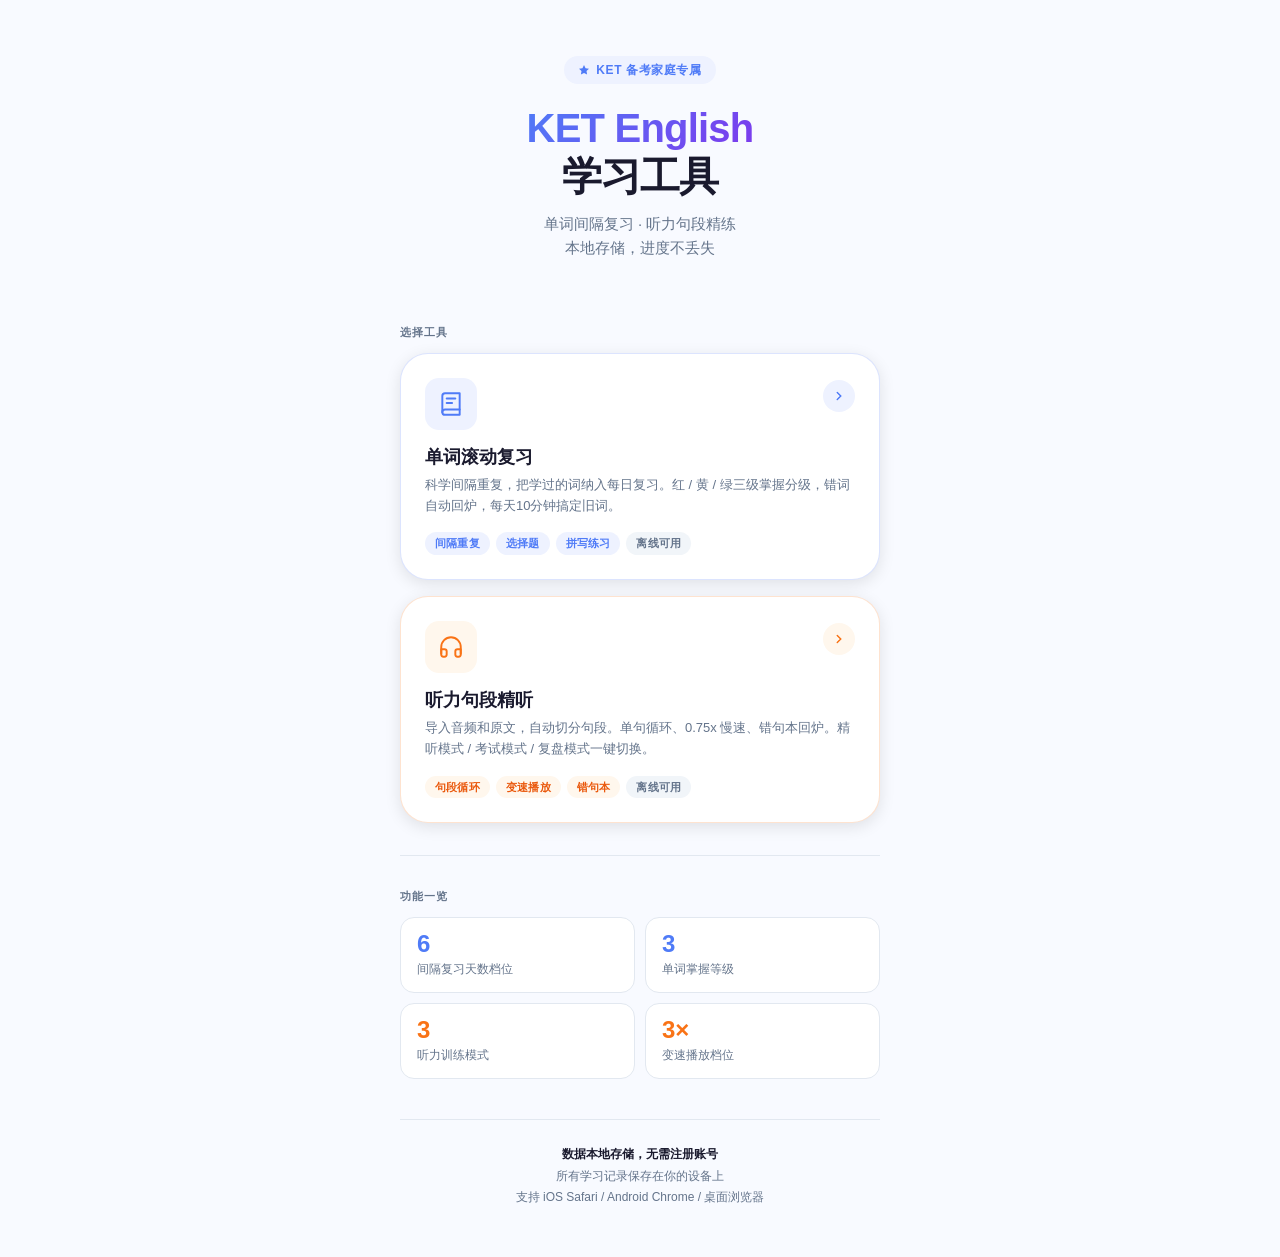
==== index.html @ a95a37df "feat: initial commit — KET English 学习工具 - 根页面导航 (index.html) - 子系统A：单词滚动复习 (vocab-review/) - 子系统B：听力" ====
<!DOCTYPE html>
<html lang="zh-CN">
<head>
  <meta charset="UTF-8" />
  <meta name="viewport" content="width=device-width, initial-scale=1.0, viewport-fit=cover" />
  <meta name="description" content="KET 备考家庭学习工具 — 单词复习 + 精听训练" />
  <title>KET English — 学习工具</title>
  <link rel="preconnect" href="https://fonts.googleapis.com" />
  <style>
    /* ===== Reset & Base ===== */
    *, *::before, *::after { box-sizing: border-box; margin: 0; padding: 0; }

    :root {
      --blue:        #4F7BF7;
      --blue-dark:   #3A63E0;
      --blue-light:  #EEF2FF;
      --orange:      #F97316;
      --orange-dark: #EA580C;
      --orange-light:#FFF7ED;
      --text-1:      #1A1A2E;
      --text-2:      #64748B;
      --bg:          #F8FAFF;
      --white:       #FFFFFF;
      --border:      #E2E8F0;
      --shadow-sm:   0 1px 4px rgba(0,0,0,0.08);
      --shadow-md:   0 4px 16px rgba(0,0,0,0.10);
      --shadow-lg:   0 8px 32px rgba(0,0,0,0.12);
      --radius-md:   14px;
      --radius-lg:   20px;
      --radius-xl:   28px;
    }

    html { height: 100%; }

    body {
      min-height: 100%;
      font-family: 'PingFang SC', 'Helvetica Neue', Arial, sans-serif;
      background: var(--bg);
      color: var(--text-1);
      line-height: 1.5;
      -webkit-font-smoothing: antialiased;
    }

    /* ===== Layout ===== */
    .page {
      min-height: 100dvh;
      display: flex;
      flex-direction: column;
      align-items: center;
      padding: 0 16px 48px;
    }

    .inner {
      width: 100%;
      max-width: 480px;
    }

    /* ===== Hero ===== */
    .hero {
      padding: 56px 0 32px;
      text-align: center;
    }

    .hero-badge {
      display: inline-flex;
      align-items: center;
      gap: 6px;
      background: var(--blue-light);
      color: var(--blue);
      font-size: 12px;
      font-weight: 600;
      letter-spacing: 0.05em;
      padding: 5px 14px;
      border-radius: 9999px;
      margin-bottom: 20px;
    }

    .hero-badge svg { flex-shrink: 0; }

    .hero-title {
      font-size: clamp(28px, 7vw, 40px);
      font-weight: 800;
      line-height: 1.2;
      color: var(--text-1);
      letter-spacing: -0.02em;
      margin-bottom: 12px;
    }

    .hero-title span {
      background: linear-gradient(135deg, var(--blue) 0%, #7C3AED 100%);
      -webkit-background-clip: text;
      -webkit-text-fill-color: transparent;
      background-clip: text;
    }

    .hero-sub {
      font-size: 15px;
      color: var(--text-2);
      line-height: 1.6;
    }

    /* ===== Section label ===== */
    .section-label {
      font-size: 11px;
      font-weight: 700;
      letter-spacing: 0.1em;
      color: var(--text-2);
      text-transform: uppercase;
      margin-bottom: 12px;
      margin-top: 32px;
    }

    /* ===== App Cards ===== */
    .app-cards {
      display: flex;
      flex-direction: column;
      gap: 16px;
    }

    .app-card {
      display: block;
      text-decoration: none;
      background: var(--white);
      border-radius: var(--radius-xl);
      padding: 24px;
      box-shadow: var(--shadow-md);
      border: 1.5px solid var(--border);
      transition: transform 180ms ease, box-shadow 180ms ease;
      -webkit-tap-highlight-color: transparent;
      position: relative;
      overflow: hidden;
    }

    .app-card::before {
      content: '';
      position: absolute;
      inset: 0;
      opacity: 0;
      transition: opacity 180ms ease;
      border-radius: inherit;
    }

    .app-card:active {
      transform: scale(0.98);
    }

    .app-card:active::before { opacity: 1; }

    .app-card.card-blue {
      border-color: rgba(79,123,247,0.2);
    }
    .app-card.card-blue::before {
      background: rgba(79,123,247,0.04);
    }
    .app-card.card-blue .card-arrow { background: var(--blue-light); color: var(--blue); }

    .app-card.card-orange {
      border-color: rgba(249,115,22,0.2);
    }
    .app-card.card-orange::before {
      background: rgba(249,115,22,0.04);
    }
    .app-card.card-orange .card-arrow { background: var(--orange-light); color: var(--orange); }

    .card-header {
      display: flex;
      align-items: flex-start;
      justify-content: space-between;
      gap: 12px;
      margin-bottom: 16px;
    }

    .card-icon {
      width: 52px;
      height: 52px;
      border-radius: 14px;
      display: flex;
      align-items: center;
      justify-content: center;
      flex-shrink: 0;
    }

    .icon-blue  { background: var(--blue-light);   color: var(--blue); }
    .icon-orange{ background: var(--orange-light);  color: var(--orange); }

    .card-arrow {
      width: 32px;
      height: 32px;
      border-radius: 9999px;
      display: flex;
      align-items: center;
      justify-content: center;
      flex-shrink: 0;
      margin-top: 2px;
    }

    .card-title {
      font-size: 18px;
      font-weight: 700;
      color: var(--text-1);
      margin-bottom: 6px;
      line-height: 1.3;
    }

    .card-desc {
      font-size: 13px;
      color: var(--text-2);
      line-height: 1.6;
      margin-bottom: 16px;
    }

    .card-tags {
      display: flex;
      flex-wrap: wrap;
      gap: 6px;
    }

    .tag {
      font-size: 11px;
      font-weight: 600;
      padding: 3px 10px;
      border-radius: 9999px;
      letter-spacing: 0.02em;
    }

    .tag-blue   { background: var(--blue-light);   color: var(--blue); }
    .tag-orange { background: var(--orange-light);  color: var(--orange-dark); }
    .tag-gray   { background: #F1F5F9; color: var(--text-2); }

    /* ===== Divider ===== */
    .divider {
      width: 100%;
      height: 1px;
      background: var(--border);
      margin: 32px 0;
    }

    /* ===== Info section ===== */
    .info-grid {
      display: grid;
      grid-template-columns: 1fr 1fr;
      gap: 10px;
    }

    .info-item {
      background: var(--white);
      border-radius: var(--radius-md);
      padding: 14px 16px;
      border: 1px solid var(--border);
    }

    .info-num {
      font-size: 24px;
      font-weight: 800;
      line-height: 1;
      margin-bottom: 4px;
    }

    .info-num.blue   { color: var(--blue); }
    .info-num.orange { color: var(--orange); }

    .info-label {
      font-size: 12px;
      color: var(--text-2);
    }

    /* ===== Footer ===== */
    .footer {
      text-align: center;
      margin-top: 40px;
      padding-top: 24px;
      border-top: 1px solid var(--border);
    }

    .footer p {
      font-size: 12px;
      color: var(--text-2);
      line-height: 1.8;
    }

    .footer strong {
      color: var(--text-1);
      font-weight: 600;
    }

    /* ===== Animation ===== */
    @keyframes fadeUp {
      from { opacity: 0; transform: translateY(16px); }
      to   { opacity: 1; transform: translateY(0); }
    }

    /* 页面整体淡入 — 无延迟无交错，避免截图/慢速设备空白闪烁 */
    .inner { animation: fadeUp 0.4s ease; }

    @media (prefers-reduced-motion: reduce) {
      .inner { animation: none; }
    }
  </style>
</head>
<body>

  <main class="page">
    <div class="inner">

      <!-- Hero -->
      <header class="hero">
        <div class="hero-badge">
          <svg width="12" height="12" viewBox="0 0 24 24" fill="currentColor">
            <path d="M12 2L15.09 8.26L22 9.27L17 14.14L18.18 21.02L12 17.77L5.82 21.02L7 14.14L2 9.27L8.91 8.26L12 2Z"/>
          </svg>
          KET 备考家庭专属
        </div>
        <h1 class="hero-title">
          <span>KET English</span><br />学习工具
        </h1>
        <p class="hero-sub">单词间隔复习 · 听力句段精练<br />本地存储，进度不丢失</p>
      </header>

      <!-- 应用列表 -->
      <p class="section-label">选择工具</p>
      <div class="app-cards">

        <!-- 单词复习 -->
        <a href="/vocab-review/index.html" class="app-card card-blue">
          <div class="card-header">
            <div class="card-icon icon-blue">
              <svg width="26" height="26" viewBox="0 0 24 24" fill="none" stroke="currentColor" stroke-width="1.8" stroke-linecap="round" stroke-linejoin="round">
                <path d="M4 19.5A2.5 2.5 0 0 1 6.5 17H20"/>
                <path d="M6.5 2H20v20H6.5A2.5 2.5 0 0 1 4 19.5v-15A2.5 2.5 0 0 1 6.5 2z"/>
                <line x1="8" y1="7" x2="16" y2="7"/>
                <line x1="8" y1="11" x2="13" y2="11"/>
              </svg>
            </div>
            <div class="card-arrow">
              <svg width="14" height="14" viewBox="0 0 24 24" fill="none" stroke="currentColor" stroke-width="2.5" stroke-linecap="round">
                <polyline points="9 18 15 12 9 6"/>
              </svg>
            </div>
          </div>
          <h2 class="card-title">单词滚动复习</h2>
          <p class="card-desc">
            科学间隔重复，把学过的词纳入每日复习。红 / 黄 / 绿三级掌握分级，错词自动回炉，每天10分钟搞定旧词。
          </p>
          <div class="card-tags">
            <span class="tag tag-blue">间隔重复</span>
            <span class="tag tag-blue">选择题</span>
            <span class="tag tag-blue">拼写练习</span>
            <span class="tag tag-gray">离线可用</span>
          </div>
        </a>

        <!-- 听力精听 -->
        <a href="/listening-player/index.html" class="app-card card-orange">
          <div class="card-header">
            <div class="card-icon icon-orange">
              <svg width="26" height="26" viewBox="0 0 24 24" fill="none" stroke="currentColor" stroke-width="1.8" stroke-linecap="round" stroke-linejoin="round">
                <path d="M3 18v-6a9 9 0 0 1 18 0v6"/>
                <path d="M21 19a2 2 0 0 1-2 2h-1a2 2 0 0 1-2-2v-3a2 2 0 0 1 2-2h3zM3 19a2 2 0 0 0 2 2h1a2 2 0 0 0 2-2v-3a2 2 0 0 0-2-2H3z"/>
              </svg>
            </div>
            <div class="card-arrow">
              <svg width="14" height="14" viewBox="0 0 24 24" fill="none" stroke="currentColor" stroke-width="2.5" stroke-linecap="round">
                <polyline points="9 18 15 12 9 6"/>
              </svg>
            </div>
          </div>
          <h2 class="card-title">听力句段精听</h2>
          <p class="card-desc">
            导入音频和原文，自动切分句段。单句循环、0.75x 慢速、错句本回炉。精听模式 / 考试模式 / 复盘模式一键切换。
          </p>
          <div class="card-tags">
            <span class="tag tag-orange">句段循环</span>
            <span class="tag tag-orange">变速播放</span>
            <span class="tag tag-orange">错句本</span>
            <span class="tag tag-gray">离线可用</span>
          </div>
        </a>

      </div>

      <div class="divider"></div>

      <!-- 数据亮点 -->
      <p class="section-label">功能一览</p>
      <div class="info-grid">
        <div class="info-item">
          <div class="info-num blue">6</div>
          <div class="info-label">间隔复习天数档位</div>
        </div>
        <div class="info-item">
          <div class="info-num blue">3</div>
          <div class="info-label">单词掌握等级</div>
        </div>
        <div class="info-item">
          <div class="info-num orange">3</div>
          <div class="info-label">听力训练模式</div>
        </div>
        <div class="info-item">
          <div class="info-num orange">3×</div>
          <div class="info-label">变速播放档位</div>
        </div>
      </div>

      <!-- Footer -->
      <footer class="footer">
        <p>
          <strong>数据本地存储，无需注册账号</strong><br />
          所有学习记录保存在你的设备上<br />
          支持 iOS Safari / Android Chrome / 桌面浏览器
        </p>
      </footer>

    </div>
  </main>

</body>
</html>
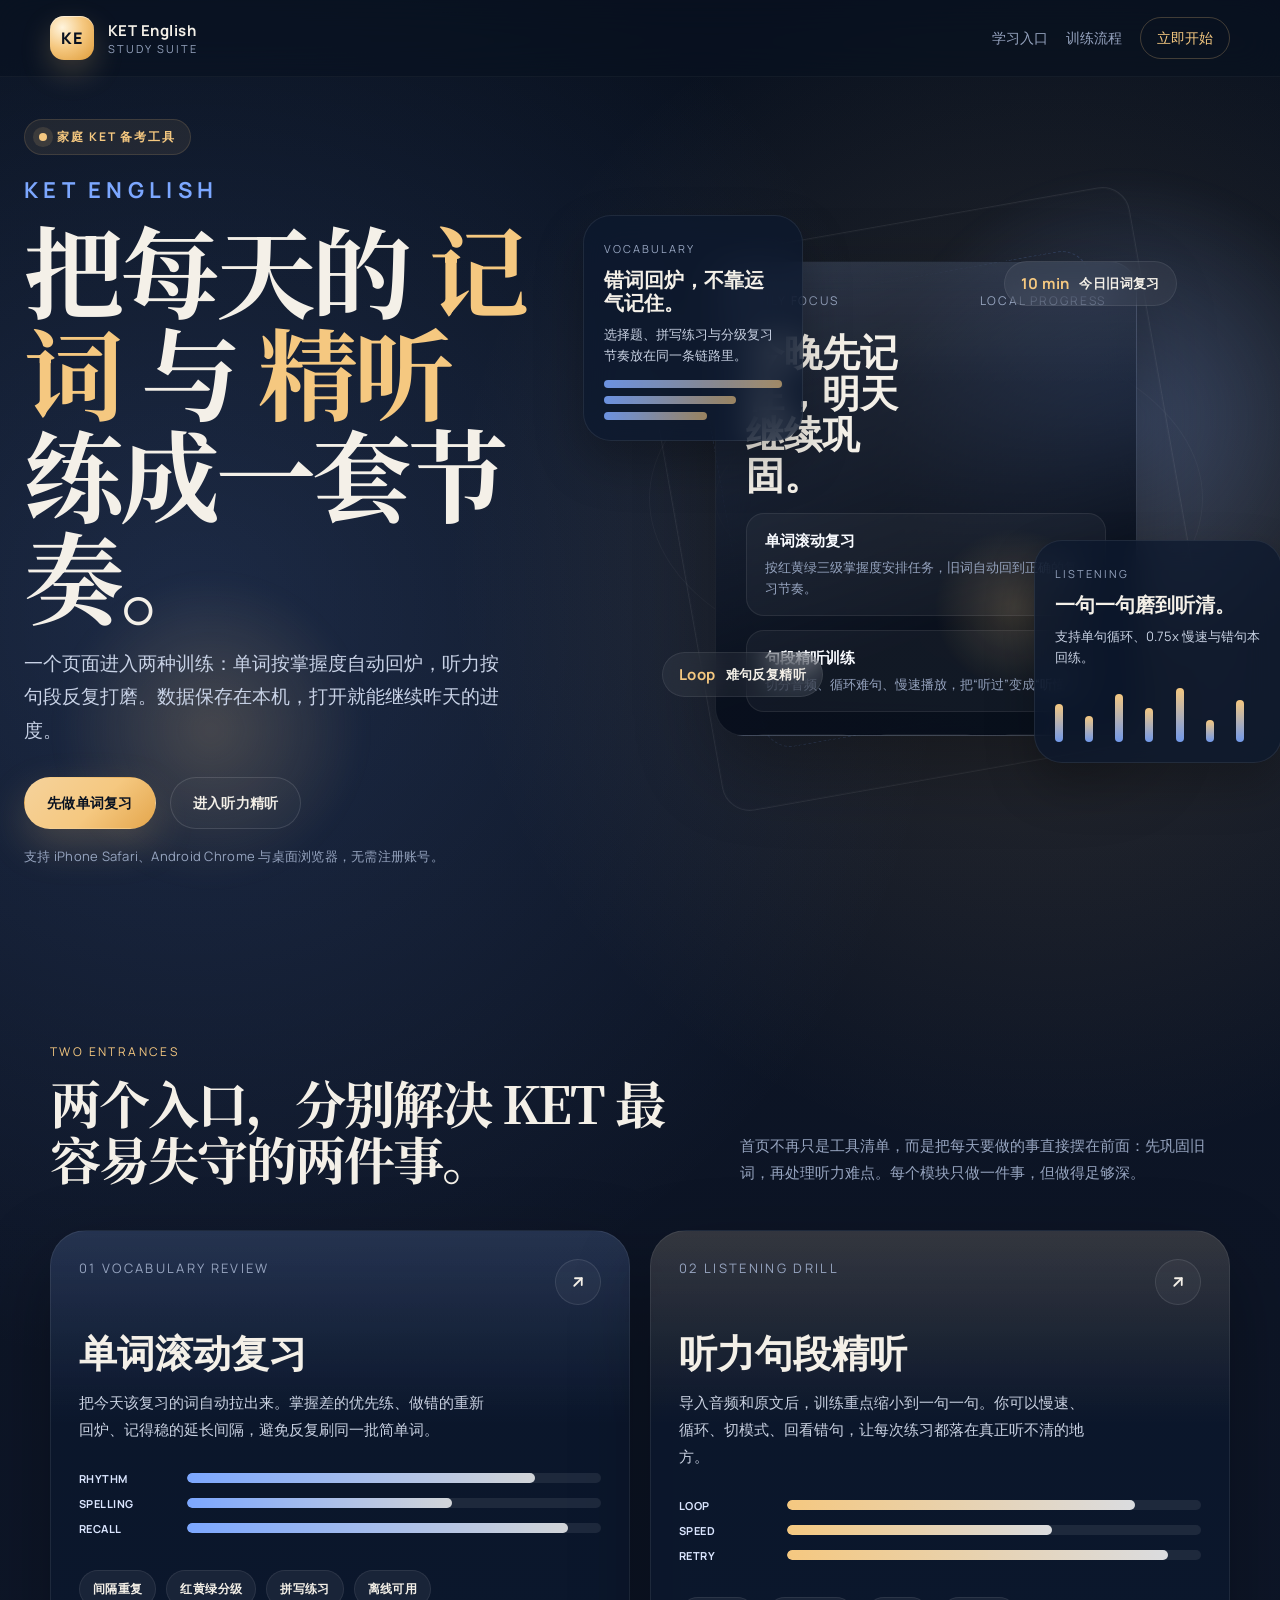
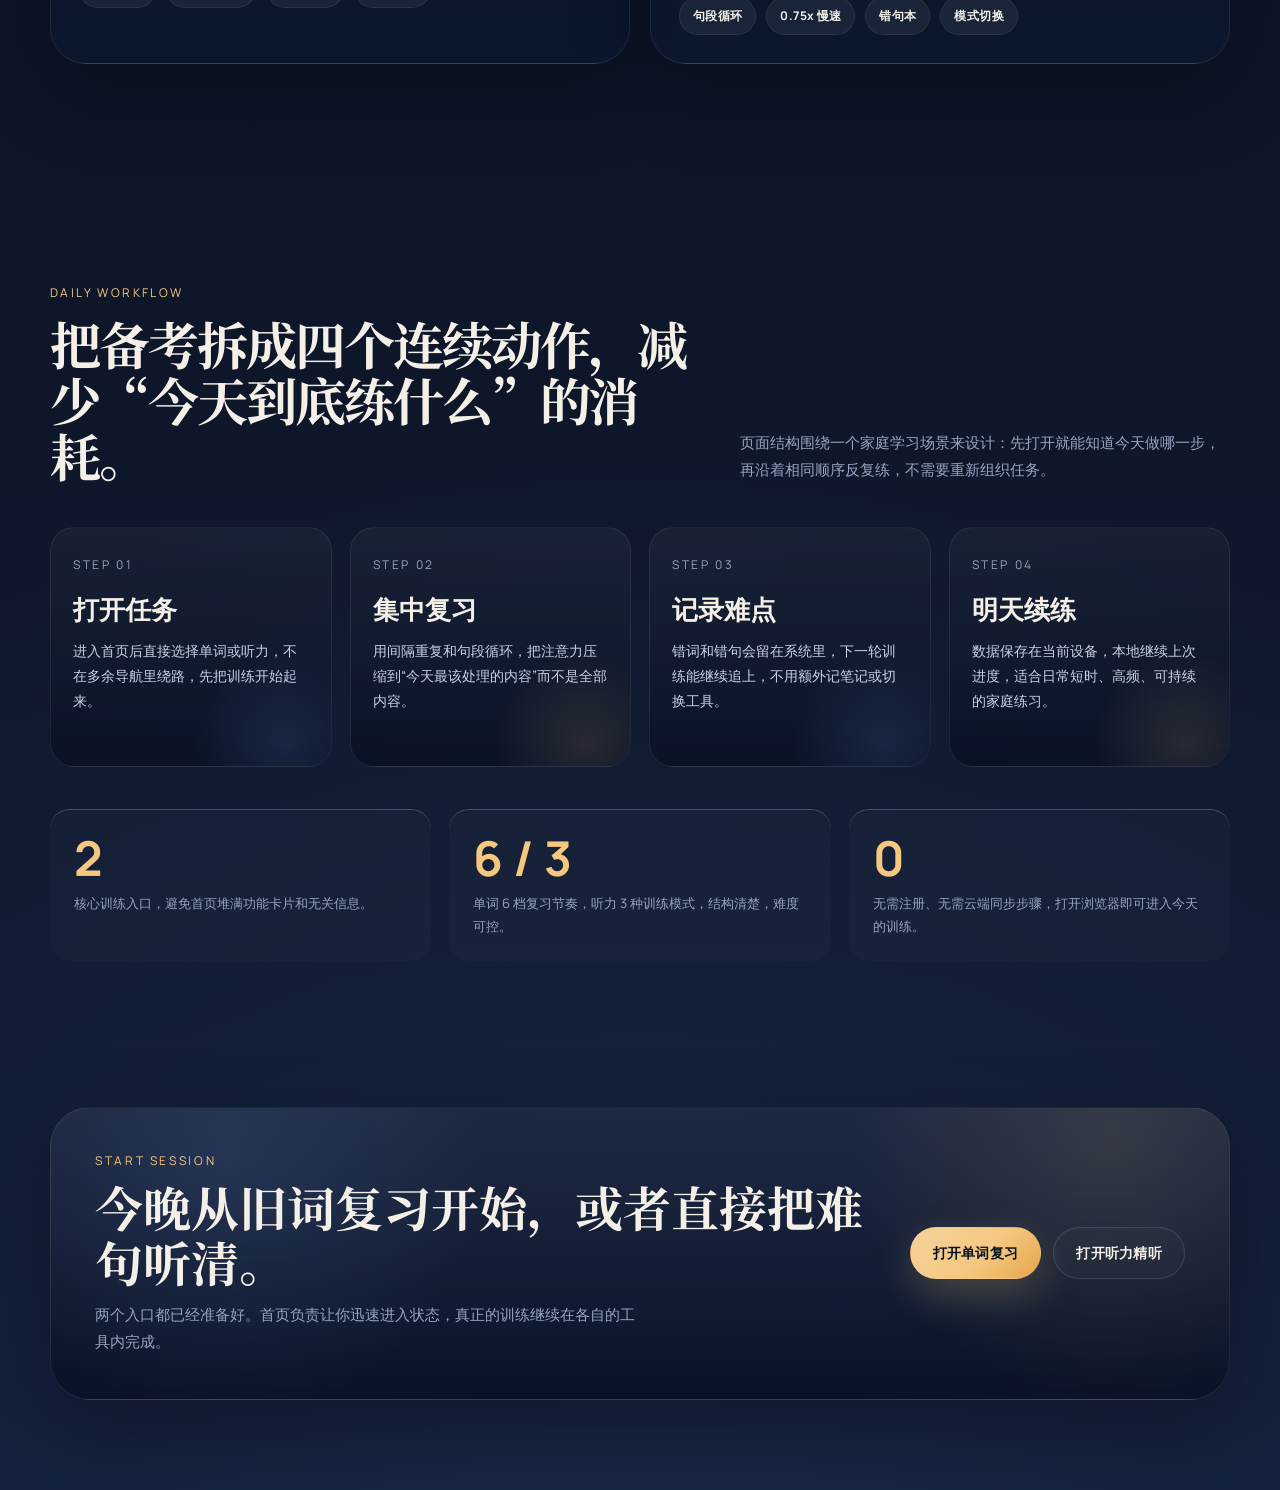
==== commit 37feb5c0: "Backup current project state" ====
--- a/index.html
+++ b/index.html
@@ -3,415 +3,1537 @@
 <head>
   <meta charset="UTF-8" />
   <meta name="viewport" content="width=device-width, initial-scale=1.0, viewport-fit=cover" />
-  <meta name="description" content="KET 备考家庭学习工具 — 单词复习 + 精听训练" />
-  <title>KET English — 学习工具</title>
+  <meta name="theme-color" content="#0d1526" />
+  <meta name="description" content="KET English 家庭备考工具，整合单词滚动复习与听力句段精听。" />
+  <title>KET English</title>
   <link rel="preconnect" href="https://fonts.googleapis.com" />
+  <link rel="preconnect" href="https://fonts.gstatic.com" crossorigin />
+  <link href="https://fonts.googleapis.com/css2?family=Manrope:wght@500;700;800&amp;family=Noto+Serif+SC:wght@600;700&amp;display=swap" rel="stylesheet" />
   <style>
-    /* ===== Reset & Base ===== */
-    *, *::before, *::after { box-sizing: border-box; margin: 0; padding: 0; }
+    *, *::before, *::after {
+      box-sizing: border-box;
+    }
 
     :root {
-      --blue:        #4F7BF7;
-      --blue-dark:   #3A63E0;
-      --blue-light:  #EEF2FF;
-      --orange:      #F97316;
-      --orange-dark: #EA580C;
-      --orange-light:#FFF7ED;
-      --text-1:      #1A1A2E;
-      --text-2:      #64748B;
-      --bg:          #F8FAFF;
-      --white:       #FFFFFF;
-      --border:      #E2E8F0;
-      --shadow-sm:   0 1px 4px rgba(0,0,0,0.08);
-      --shadow-md:   0 4px 16px rgba(0,0,0,0.10);
-      --shadow-lg:   0 8px 32px rgba(0,0,0,0.12);
-      --radius-md:   14px;
-      --radius-lg:   20px;
-      --radius-xl:   28px;
-    }
-
-    html { height: 100%; }
+      color-scheme: dark;
+      --bg: #0d1526;
+      --bg-soft: #101d35;
+      --panel: rgba(12, 24, 47, 0.72);
+      --panel-strong: rgba(9, 18, 37, 0.9);
+      --line: rgba(184, 206, 255, 0.16);
+      --line-strong: rgba(245, 200, 128, 0.28);
+      --text: #f4f0e8;
+      --muted: #96a4bf;
+      --blue: #7ca7ff;
+      --blue-soft: rgba(124, 167, 255, 0.16);
+      --gold: #f5c880;
+      --gold-soft: rgba(245, 200, 128, 0.16);
+      --shadow: 0 30px 80px rgba(0, 0, 0, 0.32);
+      --radius-xl: 36px;
+      --radius-lg: 24px;
+      --content: 1180px;
+      --header-h: 76px;
+      --ease: 260ms cubic-bezier(0.22, 1, 0.36, 1);
+    }
+
+    html {
+      min-height: 100%;
+      scroll-behavior: smooth;
+    }
 
     body {
       min-height: 100%;
-      font-family: 'PingFang SC', 'Helvetica Neue', Arial, sans-serif;
-      background: var(--bg);
-      color: var(--text-1);
-      line-height: 1.5;
+      margin: 0;
+      font-family: "Manrope", "PingFang SC", "Helvetica Neue", sans-serif;
+      color: var(--text);
+      background:
+        radial-gradient(circle at 15% 20%, rgba(124, 167, 255, 0.16), transparent 28%),
+        radial-gradient(circle at 82% 18%, rgba(245, 200, 128, 0.14), transparent 22%),
+        radial-gradient(circle at 50% 110%, rgba(77, 112, 191, 0.18), transparent 40%),
+        linear-gradient(180deg, #09111f 0%, #0d1526 42%, #101a31 100%);
       -webkit-font-smoothing: antialiased;
-    }
-
-    /* ===== Layout ===== */
-    .page {
-      min-height: 100dvh;
+      text-rendering: optimizeLegibility;
+      overflow-x: hidden;
+    }
+
+    body::before {
+      content: "";
+      position: fixed;
+      inset: 0;
+      pointer-events: none;
+      background-image:
+        linear-gradient(rgba(255, 255, 255, 0.02) 1px, transparent 1px),
+        linear-gradient(90deg, rgba(255, 255, 255, 0.02) 1px, transparent 1px);
+      background-size: 72px 72px;
+      mask-image: linear-gradient(180deg, rgba(0, 0, 0, 0.5), transparent 80%);
+      opacity: 0.4;
+    }
+
+    a {
+      color: inherit;
+      text-decoration: none;
+    }
+
+    button,
+    a {
+      -webkit-tap-highlight-color: transparent;
+    }
+
+    .site-header {
+      position: sticky;
+      top: 0;
+      z-index: 20;
+      backdrop-filter: blur(18px);
+      background: rgba(9, 17, 31, 0.55);
+      border-bottom: 1px solid rgba(255, 255, 255, 0.04);
+    }
+
+    .header-inner,
+    .section-inner,
+    .cta-inner {
+      width: min(var(--content), calc(100vw - 32px));
+      margin: 0 auto;
+    }
+
+    .header-inner {
+      min-height: var(--header-h);
       display: flex;
-      flex-direction: column;
       align-items: center;
-      padding: 0 16px 48px;
-    }
-
-    .inner {
-      width: 100%;
-      max-width: 480px;
-    }
-
-    /* ===== Hero ===== */
+      justify-content: space-between;
+      gap: 20px;
+    }
+
+    .brand {
+      display: flex;
+      align-items: center;
+      gap: 14px;
+      min-width: 0;
+    }
+
+    .brand-mark {
+      width: 44px;
+      height: 44px;
+      border-radius: 14px;
+      display: grid;
+      place-items: center;
+      color: #081120;
+      background:
+        radial-gradient(circle at 28% 26%, #fff4dd 0%, #f5c880 46%, #df9c39 100%);
+      box-shadow: inset 0 1px 0 rgba(255, 255, 255, 0.5), 0 12px 30px rgba(245, 200, 128, 0.22);
+      font-weight: 800;
+      letter-spacing: 0.04em;
+    }
+
+    .brand-copy strong,
+    .brand-copy span {
+      display: block;
+      white-space: nowrap;
+    }
+
+    .brand-copy strong {
+      font-size: 15px;
+      letter-spacing: 0.03em;
+    }
+
+    .brand-copy span {
+      font-size: 11px;
+      color: var(--muted);
+      text-transform: uppercase;
+      letter-spacing: 0.18em;
+    }
+
+    .header-nav {
+      display: flex;
+      align-items: center;
+      gap: 18px;
+      color: var(--muted);
+      font-size: 14px;
+    }
+
+    .header-nav a {
+      transition: color var(--ease);
+    }
+
+    .header-nav a:hover,
+    .header-nav a:focus-visible {
+      color: var(--text);
+    }
+
+    .header-entry {
+      padding: 10px 16px;
+      border: 1px solid rgba(245, 200, 128, 0.24);
+      border-radius: 999px;
+      color: var(--gold);
+    }
+
+    main {
+      display: block;
+    }
+
     .hero {
-      padding: 56px 0 32px;
-      text-align: center;
-    }
-
-    .hero-badge {
+      position: relative;
+      min-height: calc(100svh - var(--header-h));
+      display: flex;
+      align-items: center;
+      padding: 42px 0 54px;
+      overflow: clip;
+    }
+
+    .hero::before,
+    .hero::after {
+      content: "";
+      position: absolute;
+      pointer-events: none;
+      border-radius: 999px;
+      filter: blur(10px);
+    }
+
+    .hero::before {
+      width: 40vw;
+      height: 40vw;
+      max-width: 520px;
+      max-height: 520px;
+      right: -8%;
+      top: 10%;
+      background: radial-gradient(circle, rgba(124, 167, 255, 0.28), transparent 68%);
+      animation: pulseFloat 12s ease-in-out infinite;
+    }
+
+    .hero::after {
+      width: 26vw;
+      height: 26vw;
+      max-width: 320px;
+      max-height: 320px;
+      left: 4%;
+      bottom: 5%;
+      background: radial-gradient(circle, rgba(245, 200, 128, 0.2), transparent 68%);
+      animation: pulseFloat 10s ease-in-out infinite reverse;
+    }
+
+    .hero-grid {
+      width: min(1320px, 100vw);
+      margin: 0 auto;
+      padding: 0 24px;
+      display: grid;
+      grid-template-columns: minmax(0, 520px) minmax(0, 1fr);
+      gap: 52px;
+      align-items: center;
+    }
+
+    .hero-copy {
+      position: relative;
+      z-index: 1;
+    }
+
+    .eyebrow {
       display: inline-flex;
       align-items: center;
-      gap: 6px;
-      background: var(--blue-light);
+      gap: 10px;
+      margin-bottom: 20px;
+      padding: 8px 14px;
+      border-radius: 999px;
+      font-size: 12px;
+      font-weight: 700;
+      letter-spacing: 0.16em;
+      text-transform: uppercase;
+      color: var(--gold);
+      background: rgba(245, 200, 128, 0.08);
+      border: 1px solid rgba(245, 200, 128, 0.14);
+    }
+
+    .eyebrow::before {
+      content: "";
+      width: 8px;
+      height: 8px;
+      border-radius: 999px;
+      background: currentColor;
+      box-shadow: 0 0 0 6px rgba(245, 200, 128, 0.12);
+    }
+
+    .hero-brand {
+      margin: 0 0 12px;
+      font-size: clamp(18px, 2vw, 22px);
+      font-weight: 700;
       color: var(--blue);
+      letter-spacing: 0.24em;
+      text-transform: uppercase;
+    }
+
+    .hero-title {
+      margin: 0;
+      max-width: 8.6ch;
+      font-family: "Noto Serif SC", serif;
+      font-size: clamp(3rem, 8vw, 6.25rem);
+      line-height: 1.02;
+      letter-spacing: -0.04em;
+    }
+
+    .hero-title .warm {
+      color: var(--gold);
+    }
+
+    .hero-sub {
+      max-width: 30rem;
+      margin: 22px 0 0;
+      font-size: clamp(16px, 1.7vw, 19px);
+      line-height: 1.75;
+      color: #c8d2e6;
+    }
+
+    .hero-actions {
+      display: flex;
+      flex-wrap: wrap;
+      gap: 14px;
+      margin-top: 30px;
+    }
+
+    .btn {
+      display: inline-flex;
+      align-items: center;
+      justify-content: center;
+      gap: 10px;
+      min-height: 52px;
+      padding: 0 22px;
+      border-radius: 999px;
+      border: 1px solid transparent;
+      font-size: 14px;
+      font-weight: 800;
+      letter-spacing: 0.02em;
+      transition:
+        transform var(--ease),
+        background var(--ease),
+        border-color var(--ease),
+        color var(--ease),
+        box-shadow var(--ease);
+    }
+
+    .btn:hover,
+    .btn:focus-visible {
+      transform: translateY(-2px);
+    }
+
+    .btn-primary {
+      color: #081120;
+      background: linear-gradient(135deg, #f5d29b 0%, #f5c880 55%, #e4a64c 100%);
+      box-shadow: 0 16px 40px rgba(245, 200, 128, 0.22);
+    }
+
+    .btn-secondary {
+      color: var(--text);
+      background: rgba(255, 255, 255, 0.02);
+      border-color: rgba(255, 255, 255, 0.12);
+    }
+
+    .hero-note {
+      margin-top: 18px;
+      font-size: 13px;
+      color: var(--muted);
+      letter-spacing: 0.02em;
+    }
+
+    .hero-visual {
+      position: relative;
+      min-height: 620px;
+      display: grid;
+      place-items: center;
+    }
+
+    .visual-stage {
+      position: relative;
+      width: min(100%, 700px);
+      aspect-ratio: 1 / 1;
+    }
+
+    .visual-orbit,
+    .visual-core,
+    .visual-card,
+    .visual-pill,
+    .visual-lines {
+      position: absolute;
+      border-radius: 28px;
+    }
+
+    .visual-orbit {
+      inset: 8% 12%;
+      border: 1px solid rgba(255, 255, 255, 0.08);
+      box-shadow: inset 0 0 0 1px rgba(255, 255, 255, 0.02);
+      transform: rotate(-10deg);
+    }
+
+    .visual-orbit::before,
+    .visual-orbit::after {
+      content: "";
+      position: absolute;
+      border-radius: inherit;
+      inset: 10%;
+      border: 1px dashed rgba(124, 167, 255, 0.18);
+    }
+
+    .visual-orbit::after {
+      inset: 24%;
+      border-color: rgba(245, 200, 128, 0.22);
+    }
+
+    .visual-core {
+      inset: 14% 18%;
+      padding: 30px;
+      overflow: hidden;
+      background:
+        linear-gradient(180deg, rgba(255, 255, 255, 0.06), transparent 26%),
+        linear-gradient(160deg, rgba(124, 167, 255, 0.1), rgba(7, 14, 27, 0.92) 72%);
+      border: 1px solid rgba(255, 255, 255, 0.08);
+      box-shadow: var(--shadow);
+      backdrop-filter: blur(16px);
+    }
+
+    .visual-core::before {
+      content: "";
+      position: absolute;
+      inset: auto 10% 10% auto;
+      width: 160px;
+      height: 160px;
+      border-radius: 999px;
+      background: radial-gradient(circle, rgba(245, 200, 128, 0.2), transparent 70%);
+    }
+
+    .visual-panel {
+      position: relative;
+      z-index: 1;
+      height: 100%;
+      display: grid;
+      grid-template-rows: auto 1fr auto;
+      gap: 22px;
+    }
+
+    .panel-top {
+      display: flex;
+      justify-content: space-between;
+      gap: 16px;
+      color: var(--muted);
       font-size: 12px;
-      font-weight: 600;
-      letter-spacing: 0.05em;
-      padding: 5px 14px;
-      border-radius: 9999px;
-      margin-bottom: 20px;
-    }
-
-    .hero-badge svg { flex-shrink: 0; }
-
-    .hero-title {
-      font-size: clamp(28px, 7vw, 40px);
-      font-weight: 800;
-      line-height: 1.2;
-      color: var(--text-1);
-      letter-spacing: -0.02em;
+      letter-spacing: 0.16em;
+      text-transform: uppercase;
+    }
+
+    .panel-title {
+      margin: 0;
+      font-size: clamp(28px, 3vw, 38px);
+      line-height: 1.08;
+      max-width: 7ch;
+    }
+
+    .panel-copy {
+      display: grid;
+      align-content: start;
+      gap: 18px;
+    }
+
+    .panel-list {
+      display: grid;
+      gap: 14px;
+    }
+
+    .panel-list div {
+      padding: 16px 18px;
+      border-radius: 18px;
+      background: rgba(255, 255, 255, 0.04);
+      border: 1px solid rgba(255, 255, 255, 0.08);
+    }
+
+    .panel-list strong {
+      display: block;
+      margin-bottom: 6px;
+      font-size: 15px;
+      color: #f9fbff;
+    }
+
+    .panel-list span {
+      display: block;
+      color: var(--muted);
+      font-size: 13px;
+      line-height: 1.6;
+    }
+
+    .panel-meter {
+      display: grid;
+      grid-template-columns: repeat(3, minmax(0, 1fr));
+      gap: 10px;
+    }
+
+    .panel-meter div {
+      padding: 14px 12px;
+      border-radius: 18px;
+      background: rgba(7, 14, 27, 0.6);
+      border: 1px solid rgba(255, 255, 255, 0.06);
+    }
+
+    .panel-meter strong {
+      display: block;
+      margin-bottom: 8px;
+      font-size: 24px;
+      color: var(--gold);
+    }
+
+    .panel-meter span {
+      color: var(--muted);
+      font-size: 12px;
+      line-height: 1.5;
+    }
+
+    .visual-card {
+      padding: 20px;
+      background: var(--panel);
+      backdrop-filter: blur(16px);
+      border: 1px solid rgba(255, 255, 255, 0.08);
+      box-shadow: 0 22px 48px rgba(0, 0, 0, 0.26);
+    }
+
+    .visual-card.card-vocab {
+      width: 220px;
+      top: 7%;
+      left: -2%;
+      transform: rotate(-8deg);
+    }
+
+    .visual-card.card-listen {
+      width: 248px;
+      right: -4%;
+      bottom: 10%;
+      transform: rotate(7deg);
+    }
+
+    .mini-label {
+      display: inline-flex;
       margin-bottom: 12px;
-    }
-
-    .hero-title span {
-      background: linear-gradient(135deg, var(--blue) 0%, #7C3AED 100%);
-      -webkit-background-clip: text;
-      -webkit-text-fill-color: transparent;
-      background-clip: text;
-    }
-
-    .hero-sub {
+      font-size: 11px;
+      letter-spacing: 0.18em;
+      text-transform: uppercase;
+      color: var(--muted);
+    }
+
+    .mini-title {
+      margin: 0 0 10px;
+      font-size: 20px;
+      line-height: 1.15;
+    }
+
+    .mini-copy {
+      margin: 0;
+      color: #c9d2e3;
+      font-size: 13px;
+      line-height: 1.6;
+    }
+
+    .mini-bars {
+      display: grid;
+      gap: 8px;
+      margin-top: 14px;
+    }
+
+    .mini-bars span {
+      display: block;
+      height: 8px;
+      border-radius: 999px;
+      background: linear-gradient(90deg, rgba(124, 167, 255, 0.85), rgba(245, 200, 128, 0.6));
+    }
+
+    .mini-bars span:nth-child(2) {
+      width: 74%;
+    }
+
+    .mini-bars span:nth-child(3) {
+      width: 58%;
+    }
+
+    .wave-line {
+      display: grid;
+      grid-auto-flow: column;
+      align-items: end;
+      gap: 5px;
+      height: 58px;
+      margin-top: 16px;
+    }
+
+    .wave-line span {
+      width: 8px;
+      border-radius: 999px;
+      background: linear-gradient(180deg, var(--gold), rgba(124, 167, 255, 0.9));
+      animation: bounceBar 1.8s ease-in-out infinite;
+    }
+
+    .wave-line span:nth-child(2) { height: 26px; animation-delay: 120ms; }
+    .wave-line span:nth-child(3) { height: 48px; animation-delay: 240ms; }
+    .wave-line span:nth-child(4) { height: 34px; animation-delay: 360ms; }
+    .wave-line span:nth-child(5) { height: 54px; animation-delay: 480ms; }
+    .wave-line span:nth-child(6) { height: 22px; animation-delay: 600ms; }
+    .wave-line span:nth-child(7) { height: 42px; animation-delay: 720ms; }
+
+    .visual-pill {
+      display: inline-flex;
+      align-items: center;
+      gap: 10px;
+      padding: 11px 16px;
+      border-radius: 999px;
+      background: rgba(255, 255, 255, 0.05);
+      border: 1px solid rgba(255, 255, 255, 0.08);
+      color: var(--text);
+      font-size: 13px;
+      font-weight: 700;
+      letter-spacing: 0.03em;
+      backdrop-filter: blur(12px);
+    }
+
+    .visual-pill strong {
+      color: var(--gold);
       font-size: 15px;
-      color: var(--text-2);
-      line-height: 1.6;
-    }
-
-    /* ===== Section label ===== */
-    .section-label {
-      font-size: 11px;
-      font-weight: 700;
-      letter-spacing: 0.1em;
-      color: var(--text-2);
+    }
+
+    .pill-a {
+      top: 14%;
+      right: 12%;
+    }
+
+    .pill-b {
+      left: 10%;
+      bottom: 20%;
+    }
+
+    .visual-lines {
+      inset: 0;
+      pointer-events: none;
+    }
+
+    .visual-lines::before,
+    .visual-lines::after {
+      content: "";
+      position: absolute;
+      inset: 24% 8%;
+      border-radius: 50%;
+      border: 1px solid rgba(255, 255, 255, 0.04);
+    }
+
+    .visual-lines::after {
+      inset: 35% 18%;
+      border-color: rgba(245, 200, 128, 0.08);
+    }
+
+    .section {
+      position: relative;
+      padding: 110px 0;
+    }
+
+    .section-head {
+      display: grid;
+      grid-template-columns: minmax(0, 1.15fr) minmax(280px, 0.85fr);
+      gap: 28px;
+      align-items: end;
+      margin-bottom: 44px;
+    }
+
+    .section-kicker {
+      margin: 0 0 14px;
+      font-size: 12px;
+      letter-spacing: 0.2em;
       text-transform: uppercase;
-      margin-bottom: 12px;
-      margin-top: 32px;
-    }
-
-    /* ===== App Cards ===== */
-    .app-cards {
-      display: flex;
-      flex-direction: column;
-      gap: 16px;
-    }
-
-    .app-card {
-      display: block;
-      text-decoration: none;
-      background: var(--white);
+      color: var(--gold);
+    }
+
+    .section h2 {
+      margin: 0;
+      font-family: "Noto Serif SC", serif;
+      font-size: clamp(2rem, 4vw, 3.4rem);
+      line-height: 1.1;
+      letter-spacing: -0.04em;
+    }
+
+    .section-lead {
+      margin: 0;
+      color: var(--muted);
+      font-size: 15px;
+      line-height: 1.8;
+      max-width: 34rem;
+      justify-self: end;
+    }
+
+    .tool-grid {
+      display: grid;
+      grid-template-columns: repeat(2, minmax(0, 1fr));
+      gap: 20px;
+    }
+
+    .tool-link {
+      position: relative;
+      min-height: 420px;
+      padding: 28px;
+      overflow: hidden;
       border-radius: var(--radius-xl);
-      padding: 24px;
-      box-shadow: var(--shadow-md);
-      border: 1.5px solid var(--border);
-      transition: transform 180ms ease, box-shadow 180ms ease;
-      -webkit-tap-highlight-color: transparent;
-      position: relative;
-      overflow: hidden;
-    }
-
-    .app-card::before {
-      content: '';
+      border: 1px solid rgba(255, 255, 255, 0.08);
+      background:
+        linear-gradient(180deg, rgba(255, 255, 255, 0.05), transparent 42%),
+        var(--panel);
+      box-shadow: var(--shadow);
+      transition:
+        transform var(--ease),
+        border-color var(--ease),
+        box-shadow var(--ease);
+    }
+
+    .tool-link:hover,
+    .tool-link:focus-visible {
+      transform: translateY(-6px);
+      border-color: rgba(245, 200, 128, 0.26);
+      box-shadow: 0 34px 80px rgba(0, 0, 0, 0.38);
+    }
+
+    .tool-link::before {
+      content: "";
       position: absolute;
       inset: 0;
-      opacity: 0;
-      transition: opacity 180ms ease;
-      border-radius: inherit;
-    }
-
-    .app-card:active {
-      transform: scale(0.98);
-    }
-
-    .app-card:active::before { opacity: 1; }
-
-    .app-card.card-blue {
-      border-color: rgba(79,123,247,0.2);
-    }
-    .app-card.card-blue::before {
-      background: rgba(79,123,247,0.04);
-    }
-    .app-card.card-blue .card-arrow { background: var(--blue-light); color: var(--blue); }
-
-    .app-card.card-orange {
-      border-color: rgba(249,115,22,0.2);
-    }
-    .app-card.card-orange::before {
-      background: rgba(249,115,22,0.04);
-    }
-    .app-card.card-orange .card-arrow { background: var(--orange-light); color: var(--orange); }
-
-    .card-header {
+      background: linear-gradient(120deg, transparent 35%, rgba(255, 255, 255, 0.06) 50%, transparent 66%);
+      transform: translateX(-120%);
+      transition: transform 680ms cubic-bezier(0.19, 1, 0.22, 1);
+    }
+
+    .tool-link:hover::before,
+    .tool-link:focus-visible::before {
+      transform: translateX(120%);
+    }
+
+    .tool-link.vocab {
+      background:
+        linear-gradient(180deg, rgba(124, 167, 255, 0.12), transparent 45%),
+        linear-gradient(180deg, rgba(255, 255, 255, 0.05), transparent 42%),
+        var(--panel);
+    }
+
+    .tool-link.listen {
+      background:
+        linear-gradient(180deg, rgba(245, 200, 128, 0.12), transparent 45%),
+        linear-gradient(180deg, rgba(255, 255, 255, 0.05), transparent 42%),
+        var(--panel);
+    }
+
+    .tool-top,
+    .tool-bottom {
+      position: relative;
+      z-index: 1;
+    }
+
+    .tool-top {
       display: flex;
       align-items: flex-start;
       justify-content: space-between;
+      gap: 14px;
+      margin-bottom: 28px;
+    }
+
+    .tool-index {
+      font-size: 13px;
+      color: var(--muted);
+      letter-spacing: 0.18em;
+      text-transform: uppercase;
+    }
+
+    .tool-arrow {
+      width: 46px;
+      height: 46px;
+      display: grid;
+      place-items: center;
+      border-radius: 999px;
+      border: 1px solid rgba(255, 255, 255, 0.1);
+      color: var(--text);
+      background: rgba(255, 255, 255, 0.04);
+    }
+
+    .tool-link h3 {
+      margin: 0 0 16px;
+      font-size: clamp(28px, 3vw, 42px);
+      line-height: 1.02;
+    }
+
+    .tool-link p {
+      margin: 0;
+      max-width: 26rem;
+      color: #cad2e2;
+      font-size: 15px;
+      line-height: 1.8;
+    }
+
+    .tool-rail {
+      display: grid;
+      gap: 10px;
+      margin: 28px 0 34px;
+    }
+
+    .tool-rail div {
+      display: grid;
+      grid-template-columns: 96px minmax(0, 1fr);
       gap: 12px;
-      margin-bottom: 16px;
-    }
-
-    .card-icon {
-      width: 52px;
-      height: 52px;
-      border-radius: 14px;
-      display: flex;
       align-items: center;
-      justify-content: center;
-      flex-shrink: 0;
-    }
-
-    .icon-blue  { background: var(--blue-light);   color: var(--blue); }
-    .icon-orange{ background: var(--orange-light);  color: var(--orange); }
-
-    .card-arrow {
-      width: 32px;
-      height: 32px;
-      border-radius: 9999px;
-      display: flex;
-      align-items: center;
-      justify-content: center;
-      flex-shrink: 0;
-      margin-top: 2px;
-    }
-
-    .card-title {
-      font-size: 18px;
+      font-size: 13px;
+    }
+
+    .tool-rail strong {
+      color: #dbe6ff;
       font-weight: 700;
-      color: var(--text-1);
-      margin-bottom: 6px;
-      line-height: 1.3;
-    }
-
-    .card-desc {
-      font-size: 13px;
-      color: var(--text-2);
-      line-height: 1.6;
-      margin-bottom: 16px;
-    }
-
-    .card-tags {
+      letter-spacing: 0.04em;
+      text-transform: uppercase;
+      font-size: 11px;
+    }
+
+    .tool-rail span {
+      display: block;
+      height: 10px;
+      border-radius: 999px;
+      background: rgba(255, 255, 255, 0.08);
+      overflow: hidden;
+    }
+
+    .tool-rail span::after {
+      content: "";
+      display: block;
+      height: 100%;
+      border-radius: inherit;
+      background: linear-gradient(90deg, var(--blue), rgba(255, 255, 255, 0.8));
+    }
+
+    .listen .tool-rail span::after {
+      background: linear-gradient(90deg, var(--gold), rgba(255, 255, 255, 0.84));
+    }
+
+    .tool-rail div:nth-child(1) span::after { width: 84%; }
+    .tool-rail div:nth-child(2) span::after { width: 64%; }
+    .tool-rail div:nth-child(3) span::after { width: 92%; }
+
+    .tool-tags {
       display: flex;
       flex-wrap: wrap;
-      gap: 6px;
-    }
-
-    .tag {
-      font-size: 11px;
-      font-weight: 600;
-      padding: 3px 10px;
-      border-radius: 9999px;
-      letter-spacing: 0.02em;
-    }
-
-    .tag-blue   { background: var(--blue-light);   color: var(--blue); }
-    .tag-orange { background: var(--orange-light);  color: var(--orange-dark); }
-    .tag-gray   { background: #F1F5F9; color: var(--text-2); }
-
-    /* ===== Divider ===== */
-    .divider {
-      width: 100%;
-      height: 1px;
-      background: var(--border);
-      margin: 32px 0;
-    }
-
-    /* ===== Info section ===== */
-    .info-grid {
-      display: grid;
-      grid-template-columns: 1fr 1fr;
       gap: 10px;
     }
 
-    .info-item {
-      background: var(--white);
-      border-radius: var(--radius-md);
-      padding: 14px 16px;
-      border: 1px solid var(--border);
-    }
-
-    .info-num {
-      font-size: 24px;
-      font-weight: 800;
+    .tool-tags span {
+      padding: 9px 13px;
+      border-radius: 999px;
+      font-size: 12px;
+      font-weight: 700;
+      letter-spacing: 0.03em;
+      color: var(--text);
+      background: rgba(255, 255, 255, 0.06);
+      border: 1px solid rgba(255, 255, 255, 0.08);
+    }
+
+    .workflow-grid {
+      display: grid;
+      grid-template-columns: repeat(4, minmax(0, 1fr));
+      gap: 18px;
+    }
+
+    .workflow-step {
+      position: relative;
+      padding: 24px 22px 28px;
+      min-height: 240px;
+      border-radius: var(--radius-lg);
+      background: linear-gradient(180deg, rgba(255, 255, 255, 0.04), rgba(9, 18, 37, 0.9));
+      border: 1px solid rgba(255, 255, 255, 0.08);
+      overflow: hidden;
+    }
+
+    .workflow-step::before {
+      content: "";
+      position: absolute;
+      inset: auto -16% -28% auto;
+      width: 180px;
+      height: 180px;
+      border-radius: 999px;
+      background: radial-gradient(circle, rgba(124, 167, 255, 0.12), transparent 72%);
+    }
+
+    .workflow-step:nth-child(even)::before {
+      background: radial-gradient(circle, rgba(245, 200, 128, 0.12), transparent 72%);
+    }
+
+    .step-no {
+      display: inline-flex;
+      margin-bottom: 22px;
+      font-size: 12px;
+      letter-spacing: 0.22em;
+      color: var(--muted);
+      text-transform: uppercase;
+    }
+
+    .workflow-step h3 {
+      position: relative;
+      z-index: 1;
+      margin: 0 0 14px;
+      font-size: 26px;
+      line-height: 1.1;
+    }
+
+    .workflow-step p {
+      position: relative;
+      z-index: 1;
+      margin: 0;
+      color: #c8d2e6;
+      font-size: 14px;
+      line-height: 1.8;
+    }
+
+    .metrics {
+      display: grid;
+      grid-template-columns: repeat(3, minmax(0, 1fr));
+      gap: 18px;
+      margin-top: 42px;
+    }
+
+    .metric {
+      padding: 24px;
+      border-top: 1px solid var(--line-strong);
+      background: rgba(255, 255, 255, 0.02);
+      border-radius: 20px;
+    }
+
+    .metric strong {
+      display: block;
+      margin-bottom: 10px;
+      font-size: clamp(32px, 5vw, 48px);
       line-height: 1;
-      margin-bottom: 4px;
-    }
-
-    .info-num.blue   { color: var(--blue); }
-    .info-num.orange { color: var(--orange); }
-
-    .info-label {
+      color: var(--gold);
+    }
+
+    .metric span {
+      display: block;
+      color: var(--muted);
+      font-size: 13px;
+      line-height: 1.7;
+    }
+
+    .cta {
+      padding: 36px 0 90px;
+    }
+
+    .cta-shell {
+      position: relative;
+      overflow: hidden;
+      border-radius: 40px;
+      border: 1px solid rgba(255, 255, 255, 0.08);
+      background:
+        radial-gradient(circle at 15% 18%, rgba(124, 167, 255, 0.12), transparent 25%),
+        radial-gradient(circle at 90% 10%, rgba(245, 200, 128, 0.12), transparent 24%),
+        linear-gradient(180deg, rgba(255, 255, 255, 0.04), rgba(9, 18, 37, 0.95));
+      box-shadow: var(--shadow);
+    }
+
+    .cta-shell::before {
+      content: "";
+      position: absolute;
+      inset: 0;
+      background:
+        linear-gradient(90deg, transparent 0, rgba(255, 255, 255, 0.05) 50%, transparent 100%);
+      transform: translateX(-100%);
+      animation: sweep 9s linear infinite;
+    }
+
+    .cta-inner {
+      position: relative;
+      z-index: 1;
+      display: grid;
+      grid-template-columns: minmax(0, 1fr) auto;
+      gap: 28px;
+      align-items: center;
+      padding: 44px;
+    }
+
+    .cta-copy p {
+      margin: 0 0 10px;
       font-size: 12px;
-      color: var(--text-2);
-    }
-
-    /* ===== Footer ===== */
-    .footer {
-      text-align: center;
-      margin-top: 40px;
-      padding-top: 24px;
-      border-top: 1px solid var(--border);
-    }
-
-    .footer p {
-      font-size: 12px;
-      color: var(--text-2);
+      letter-spacing: 0.22em;
+      color: var(--gold);
+      text-transform: uppercase;
+    }
+
+    .cta-copy h2 {
+      margin: 0 0 12px;
+      font-family: "Noto Serif SC", serif;
+      font-size: clamp(1.9rem, 4vw, 3rem);
+      line-height: 1.15;
+    }
+
+    .cta-copy span {
+      display: block;
+      max-width: 34rem;
+      color: var(--muted);
+      font-size: 15px;
       line-height: 1.8;
     }
 
-    .footer strong {
-      color: var(--text-1);
-      font-weight: 600;
-    }
-
-    /* ===== Animation ===== */
-    @keyframes fadeUp {
-      from { opacity: 0; transform: translateY(16px); }
-      to   { opacity: 1; transform: translateY(0); }
-    }
-
-    /* 页面整体淡入 — 无延迟无交错，避免截图/慢速设备空白闪烁 */
-    .inner { animation: fadeUp 0.4s ease; }
+    .cta-actions {
+      display: flex;
+      flex-wrap: wrap;
+      gap: 12px;
+      justify-content: flex-end;
+    }
+
+    .reveal {
+      opacity: 0;
+      transform: translateY(28px);
+      transition:
+        opacity 620ms cubic-bezier(0.22, 1, 0.36, 1),
+        transform 620ms cubic-bezier(0.22, 1, 0.36, 1);
+    }
+
+    .reveal.is-visible {
+      opacity: 1;
+      transform: translateY(0);
+    }
+
+    .hero-copy > * {
+      opacity: 0;
+      transform: translateY(26px);
+      animation: heroIn 680ms cubic-bezier(0.22, 1, 0.36, 1) forwards;
+    }
+
+    .hero-copy > :nth-child(1) { animation-delay: 80ms; }
+    .hero-copy > :nth-child(2) { animation-delay: 180ms; }
+    .hero-copy > :nth-child(3) { animation-delay: 260ms; }
+    .hero-copy > :nth-child(4) { animation-delay: 340ms; }
+    .hero-copy > :nth-child(5) { animation-delay: 420ms; }
+    .hero-copy > :nth-child(6) { animation-delay: 500ms; }
+
+    .hero-visual .visual-core,
+    .hero-visual .visual-card,
+    .hero-visual .visual-pill {
+      opacity: 0;
+      animation: heroVisualIn 820ms cubic-bezier(0.22, 1, 0.36, 1) forwards;
+    }
+
+    .hero-visual .visual-core { animation-delay: 240ms; }
+    .hero-visual .card-vocab { animation-delay: 420ms; }
+    .hero-visual .card-listen { animation-delay: 520ms; }
+    .hero-visual .pill-a { animation-delay: 620ms; }
+    .hero-visual .pill-b { animation-delay: 700ms; }
+
+    @keyframes heroIn {
+      to {
+        opacity: 1;
+        transform: translateY(0);
+      }
+    }
+
+    @keyframes heroVisualIn {
+      from {
+        opacity: 0;
+        transform: translateY(24px) scale(0.96);
+      }
+      to {
+        opacity: 1;
+        transform: translateY(0) scale(1);
+      }
+    }
+
+    @keyframes pulseFloat {
+      0%, 100% { transform: translateY(0); }
+      50% { transform: translateY(-16px); }
+    }
+
+    @keyframes bounceBar {
+      0%, 100% { transform: scaleY(0.72); opacity: 0.76; }
+      50% { transform: scaleY(1); opacity: 1; }
+    }
+
+    @keyframes sweep {
+      to {
+        transform: translateX(100%);
+      }
+    }
 
     @media (prefers-reduced-motion: reduce) {
-      .inner { animation: none; }
+      html {
+        scroll-behavior: auto;
+      }
+
+      *,
+      *::before,
+      *::after {
+        animation: none !important;
+        transition-duration: 0.01ms !important;
+      }
+
+      .reveal,
+      .hero-copy > *,
+      .hero-visual .visual-core,
+      .hero-visual .visual-card,
+      .hero-visual .visual-pill {
+        opacity: 1;
+        transform: none;
+      }
+    }
+
+    @media (max-width: 1100px) {
+      .hero-grid,
+      .section-head,
+      .cta-inner {
+        grid-template-columns: 1fr;
+      }
+
+      .section-lead {
+        justify-self: start;
+      }
+
+      .hero {
+        padding-top: 30px;
+      }
+
+      .hero-visual {
+        min-height: auto;
+      }
+
+      .visual-stage {
+        max-width: 620px;
+      }
+
+      .workflow-grid {
+        grid-template-columns: repeat(2, minmax(0, 1fr));
+      }
+
+      .cta-actions {
+        justify-content: flex-start;
+      }
+    }
+
+    @media (max-width: 760px) {
+      :root {
+        --header-h: 68px;
+      }
+
+      .header-nav a:not(.header-entry) {
+        display: none;
+      }
+
+      .hero {
+        min-height: auto;
+        padding: 28px 0 52px;
+      }
+
+      .hero-grid {
+        gap: 30px;
+        padding: 0 16px;
+      }
+
+      .hero-brand {
+        letter-spacing: 0.18em;
+      }
+
+      .hero-title {
+        max-width: none;
+      }
+
+      .hero-sub {
+        max-width: none;
+      }
+
+      .hero-actions,
+      .cta-actions {
+        flex-direction: column;
+      }
+
+      .btn {
+        width: 100%;
+      }
+
+      .tool-grid,
+      .workflow-grid,
+      .metrics {
+        grid-template-columns: 1fr;
+      }
+
+      .tool-link {
+        min-height: auto;
+      }
+
+      .tool-rail div {
+        grid-template-columns: 82px minmax(0, 1fr);
+      }
+
+      .visual-stage {
+        aspect-ratio: auto;
+      }
+
+      .visual-core {
+        position: relative;
+        inset: auto;
+        min-height: 420px;
+      }
+
+      .visual-orbit,
+      .visual-lines {
+        inset: 0;
+      }
+
+      .visual-card.card-vocab {
+        top: 4%;
+        left: 0;
+        width: 180px;
+      }
+
+      .visual-card.card-listen {
+        right: 0;
+        bottom: 8%;
+        width: 196px;
+      }
+
+      .pill-a {
+        right: 4%;
+        top: 12%;
+      }
+
+      .pill-b {
+        left: 4%;
+        bottom: 18%;
+      }
+
+      .section {
+        padding: 82px 0;
+      }
+
+      .cta-inner {
+        padding: 28px 20px;
+      }
+    }
+
+    @media (max-width: 520px) {
+      .header-inner,
+      .section-inner,
+      .cta-inner {
+        width: min(var(--content), calc(100vw - 24px));
+      }
+
+      .brand {
+        gap: 10px;
+      }
+
+      .brand-copy strong {
+        font-size: 14px;
+      }
+
+      .hero-grid {
+        width: calc(100vw - 8px);
+        padding: 0 12px;
+      }
+
+      .eyebrow {
+        font-size: 11px;
+        letter-spacing: 0.12em;
+      }
+
+      .hero-sub,
+      .section-lead,
+      .tool-link p,
+      .workflow-step p,
+      .cta-copy span {
+        font-size: 14px;
+      }
+
+      .visual-core {
+        padding: 22px;
+      }
+
+      .panel-meter {
+        grid-template-columns: 1fr;
+      }
+
+      .visual-card {
+        position: relative;
+        top: auto;
+        right: auto;
+        bottom: auto;
+        left: auto;
+        width: auto !important;
+        margin-top: 14px;
+        transform: none !important;
+      }
+
+      .pill-a,
+      .pill-b {
+        position: relative;
+        top: auto;
+        right: auto;
+        bottom: auto;
+        left: auto;
+        margin-top: 12px;
+      }
     }
   </style>
+  <script type="module">
+    import { initTheme } from './shared/theme.js';
+
+    initTheme();
+
+    window.addEventListener('DOMContentLoaded', () => {
+      const reveals = document.querySelectorAll('.reveal');
+
+      if (!('IntersectionObserver' in window) || window.matchMedia('(prefers-reduced-motion: reduce)').matches) {
+        reveals.forEach((item) => item.classList.add('is-visible'));
+        return;
+      }
+
+      const observer = new IntersectionObserver((entries) => {
+        entries.forEach((entry) => {
+          if (!entry.isIntersecting) return;
+          entry.target.classList.add('is-visible');
+          observer.unobserve(entry.target);
+        });
+      }, {
+        threshold: 0.18,
+        rootMargin: '0px 0px -8% 0px'
+      });
+
+      reveals.forEach((item) => observer.observe(item));
+    });
+  </script>
 </head>
 <body>
-
-  <main class="page">
-    <div class="inner">
-
-      <!-- Hero -->
-      <header class="hero">
-        <div class="hero-badge">
-          <svg width="12" height="12" viewBox="0 0 24 24" fill="currentColor">
-            <path d="M12 2L15.09 8.26L22 9.27L17 14.14L18.18 21.02L12 17.77L5.82 21.02L7 14.14L2 9.27L8.91 8.26L12 2Z"/>
-          </svg>
-          KET 备考家庭专属
+  <header class="site-header">
+    <div class="header-inner">
+      <a class="brand" href="#top" aria-label="KET English 首页">
+        <span class="brand-mark">KE</span>
+        <span class="brand-copy">
+          <strong>KET English</strong>
+          <span>Study Suite</span>
+        </span>
+      </a>
+      <nav class="header-nav" aria-label="页面导航">
+        <a href="#tools">学习入口</a>
+        <a href="#workflow">训练流程</a>
+        <a class="header-entry" href="/vocab-review/index.html">立即开始</a>
+      </nav>
+    </div>
+  </header>
+
+  <main id="top">
+    <section class="hero">
+      <div class="hero-grid">
+        <div class="hero-copy">
+          <div class="eyebrow">家庭 KET 备考工具</div>
+          <p class="hero-brand">KET English</p>
+          <h1 class="hero-title">把每天的 <span class="warm">记词</span> 与 <span class="warm">精听</span> 练成一套节奏。</h1>
+          <p class="hero-sub">一个页面进入两种训练：单词按掌握度自动回炉，听力按句段反复打磨。数据保存在本机，打开就能继续昨天的进度。</p>
+          <div class="hero-actions">
+            <a class="btn btn-primary" href="/vocab-review/index.html">先做单词复习</a>
+            <a class="btn btn-secondary" href="/listening-player/index.html">进入听力精听</a>
+          </div>
+          <p class="hero-note">支持 iPhone Safari、Android Chrome 与桌面浏览器，无需注册账号。</p>
         </div>
-        <h1 class="hero-title">
-          <span>KET English</span><br />学习工具
-        </h1>
-        <p class="hero-sub">单词间隔复习 · 听力句段精练<br />本地存储，进度不丢失</p>
-      </header>
-
-      <!-- 应用列表 -->
-      <p class="section-label">选择工具</p>
-      <div class="app-cards">
-
-        <!-- 单词复习 -->
-        <a href="/vocab-review/index.html" class="app-card card-blue">
-          <div class="card-header">
-            <div class="card-icon icon-blue">
-              <svg width="26" height="26" viewBox="0 0 24 24" fill="none" stroke="currentColor" stroke-width="1.8" stroke-linecap="round" stroke-linejoin="round">
-                <path d="M4 19.5A2.5 2.5 0 0 1 6.5 17H20"/>
-                <path d="M6.5 2H20v20H6.5A2.5 2.5 0 0 1 4 19.5v-15A2.5 2.5 0 0 1 6.5 2z"/>
-                <line x1="8" y1="7" x2="16" y2="7"/>
-                <line x1="8" y1="11" x2="13" y2="11"/>
-              </svg>
+
+        <div class="hero-visual" aria-hidden="true">
+          <div class="visual-stage">
+            <div class="visual-lines"></div>
+            <div class="visual-orbit"></div>
+
+            <div class="visual-core">
+              <div class="visual-panel">
+                <div class="panel-top">
+                  <span>Daily Focus</span>
+                  <span>Local Progress</span>
+                </div>
+
+                <div class="panel-copy">
+                  <h2 class="panel-title">今晚先记住，明天继续巩固。</h2>
+                  <div class="panel-list">
+                    <div>
+                      <strong>单词滚动复习</strong>
+                      <span>按红黄绿三级掌握度安排任务，旧词自动回到正确的复习节奏。</span>
+                    </div>
+                    <div>
+                      <strong>句段精听训练</strong>
+                      <span>切分音频、循环难句、慢速播放，把“听过”变成“听懂”。</span>
+                    </div>
+                  </div>
+                </div>
+
+                <div class="panel-meter">
+                  <div>
+                    <strong>6</strong>
+                    <span>单词复习间隔档位</span>
+                  </div>
+                  <div>
+                    <strong>3</strong>
+                    <span>听力训练模式</span>
+                  </div>
+                  <div>
+                    <strong>100%</strong>
+                    <span>学习记录本地保存</span>
+                  </div>
+                </div>
+              </div>
             </div>
-            <div class="card-arrow">
-              <svg width="14" height="14" viewBox="0 0 24 24" fill="none" stroke="currentColor" stroke-width="2.5" stroke-linecap="round">
-                <polyline points="9 18 15 12 9 6"/>
-              </svg>
+
+            <div class="visual-card card-vocab">
+              <span class="mini-label">Vocabulary</span>
+              <h3 class="mini-title">错词回炉，不靠运气记住。</h3>
+              <p class="mini-copy">选择题、拼写练习与分级复习节奏放在同一条链路里。</p>
+              <div class="mini-bars">
+                <span></span>
+                <span></span>
+                <span></span>
+              </div>
             </div>
+
+            <div class="visual-card card-listen">
+              <span class="mini-label">Listening</span>
+              <h3 class="mini-title">一句一句磨到听清。</h3>
+              <p class="mini-copy">支持单句循环、0.75x 慢速与错句本回练。</p>
+              <div class="wave-line">
+                <span style="height:38px"></span>
+                <span></span>
+                <span></span>
+                <span></span>
+                <span></span>
+                <span></span>
+                <span></span>
+              </div>
+            </div>
+
+            <div class="visual-pill pill-a"><strong>10 min</strong> 今日旧词复习</div>
+            <div class="visual-pill pill-b"><strong>Loop</strong> 难句反复精听</div>
           </div>
-          <h2 class="card-title">单词滚动复习</h2>
-          <p class="card-desc">
-            科学间隔重复，把学过的词纳入每日复习。红 / 黄 / 绿三级掌握分级，错词自动回炉，每天10分钟搞定旧词。
-          </p>
-          <div class="card-tags">
-            <span class="tag tag-blue">间隔重复</span>
-            <span class="tag tag-blue">选择题</span>
-            <span class="tag tag-blue">拼写练习</span>
-            <span class="tag tag-gray">离线可用</span>
-          </div>
-        </a>
-
-        <!-- 听力精听 -->
-        <a href="/listening-player/index.html" class="app-card card-orange">
-          <div class="card-header">
-            <div class="card-icon icon-orange">
-              <svg width="26" height="26" viewBox="0 0 24 24" fill="none" stroke="currentColor" stroke-width="1.8" stroke-linecap="round" stroke-linejoin="round">
-                <path d="M3 18v-6a9 9 0 0 1 18 0v6"/>
-                <path d="M21 19a2 2 0 0 1-2 2h-1a2 2 0 0 1-2-2v-3a2 2 0 0 1 2-2h3zM3 19a2 2 0 0 0 2 2h1a2 2 0 0 0 2-2v-3a2 2 0 0 0-2-2H3z"/>
-              </svg>
-            </div>
-            <div class="card-arrow">
-              <svg width="14" height="14" viewBox="0 0 24 24" fill="none" stroke="currentColor" stroke-width="2.5" stroke-linecap="round">
-                <polyline points="9 18 15 12 9 6"/>
-              </svg>
-            </div>
-          </div>
-          <h2 class="card-title">听力句段精听</h2>
-          <p class="card-desc">
-            导入音频和原文，自动切分句段。单句循环、0.75x 慢速、错句本回炉。精听模式 / 考试模式 / 复盘模式一键切换。
-          </p>
-          <div class="card-tags">
-            <span class="tag tag-orange">句段循环</span>
-            <span class="tag tag-orange">变速播放</span>
-            <span class="tag tag-orange">错句本</span>
-            <span class="tag tag-gray">离线可用</span>
-          </div>
-        </a>
-
-      </div>
-
-      <div class="divider"></div>
-
-      <!-- 数据亮点 -->
-      <p class="section-label">功能一览</p>
-      <div class="info-grid">
-        <div class="info-item">
-          <div class="info-num blue">6</div>
-          <div class="info-label">间隔复习天数档位</div>
-        </div>
-        <div class="info-item">
-          <div class="info-num blue">3</div>
-          <div class="info-label">单词掌握等级</div>
-        </div>
-        <div class="info-item">
-          <div class="info-num orange">3</div>
-          <div class="info-label">听力训练模式</div>
-        </div>
-        <div class="info-item">
-          <div class="info-num orange">3×</div>
-          <div class="info-label">变速播放档位</div>
         </div>
       </div>
-
-      <!-- Footer -->
-      <footer class="footer">
-        <p>
-          <strong>数据本地存储，无需注册账号</strong><br />
-          所有学习记录保存在你的设备上<br />
-          支持 iOS Safari / Android Chrome / 桌面浏览器
-        </p>
-      </footer>
-
-    </div>
+    </section>
+
+    <section class="section reveal" id="tools">
+      <div class="section-inner">
+        <div class="section-head">
+          <div>
+            <p class="section-kicker">Two Entrances</p>
+            <h2>两个入口，分别解决 KET 最容易失守的两件事。</h2>
+          </div>
+          <p class="section-lead">首页不再只是工具清单，而是把每天要做的事直接摆在前面：先巩固旧词，再处理听力难点。每个模块只做一件事，但做得足够深。</p>
+        </div>
+
+        <div class="tool-grid">
+          <a class="tool-link vocab" href="/vocab-review/index.html">
+            <div class="tool-top">
+              <span class="tool-index">01 Vocabulary Review</span>
+              <span class="tool-arrow">
+                <svg width="18" height="18" viewBox="0 0 24 24" fill="none" stroke="currentColor" stroke-width="2.4" stroke-linecap="round" stroke-linejoin="round">
+                  <path d="M7 17 17 7"></path>
+                  <path d="M8 7h9v9"></path>
+                </svg>
+              </span>
+            </div>
+            <div class="tool-bottom">
+              <h3>单词滚动复习</h3>
+              <p>把今天该复习的词自动拉出来。掌握差的优先练、做错的重新回炉、记得稳的延长间隔，避免反复刷同一批简单词。</p>
+              <div class="tool-rail">
+                <div><strong>Rhythm</strong><span></span></div>
+                <div><strong>Spelling</strong><span></span></div>
+                <div><strong>Recall</strong><span></span></div>
+              </div>
+              <div class="tool-tags">
+                <span>间隔重复</span>
+                <span>红黄绿分级</span>
+                <span>拼写练习</span>
+                <span>离线可用</span>
+              </div>
+            </div>
+          </a>
+
+          <a class="tool-link listen" href="/listening-player/index.html">
+            <div class="tool-top">
+              <span class="tool-index">02 Listening Drill</span>
+              <span class="tool-arrow">
+                <svg width="18" height="18" viewBox="0 0 24 24" fill="none" stroke="currentColor" stroke-width="2.4" stroke-linecap="round" stroke-linejoin="round">
+                  <path d="M7 17 17 7"></path>
+                  <path d="M8 7h9v9"></path>
+                </svg>
+              </span>
+            </div>
+            <div class="tool-bottom">
+              <h3>听力句段精听</h3>
+              <p>导入音频和原文后，训练重点缩小到一句一句。你可以慢速、循环、切模式、回看错句，让每次练习都落在真正听不清的地方。</p>
+              <div class="tool-rail">
+                <div><strong>Loop</strong><span></span></div>
+                <div><strong>Speed</strong><span></span></div>
+                <div><strong>Retry</strong><span></span></div>
+              </div>
+              <div class="tool-tags">
+                <span>句段循环</span>
+                <span>0.75x 慢速</span>
+                <span>错句本</span>
+                <span>模式切换</span>
+              </div>
+            </div>
+          </a>
+        </div>
+      </div>
+    </section>
+
+    <section class="section reveal" id="workflow">
+      <div class="section-inner">
+        <div class="section-head">
+          <div>
+            <p class="section-kicker">Daily Workflow</p>
+            <h2>把备考拆成四个连续动作，减少“今天到底练什么”的消耗。</h2>
+          </div>
+          <p class="section-lead">页面结构围绕一个家庭学习场景来设计：先打开就能知道今天做哪一步，再沿着相同顺序反复练，不需要重新组织任务。</p>
+        </div>
+
+        <div class="workflow-grid">
+          <article class="workflow-step">
+            <span class="step-no">Step 01</span>
+            <h3>打开任务</h3>
+            <p>进入首页后直接选择单词或听力，不在多余导航里绕路，先把训练开始起来。</p>
+          </article>
+
+          <article class="workflow-step">
+            <span class="step-no">Step 02</span>
+            <h3>集中复习</h3>
+            <p>用间隔重复和句段循环，把注意力压缩到“今天最该处理的内容”而不是全部内容。</p>
+          </article>
+
+          <article class="workflow-step">
+            <span class="step-no">Step 03</span>
+            <h3>记录难点</h3>
+            <p>错词和错句会留在系统里，下一轮训练能继续追上，不用额外记笔记或切换工具。</p>
+          </article>
+
+          <article class="workflow-step">
+            <span class="step-no">Step 04</span>
+            <h3>明天续练</h3>
+            <p>数据保存在当前设备，本地继续上次进度，适合日常短时、高频、可持续的家庭练习。</p>
+          </article>
+        </div>
+
+        <div class="metrics">
+          <div class="metric">
+            <strong>2</strong>
+            <span>核心训练入口，避免首页堆满功能卡片和无关信息。</span>
+          </div>
+          <div class="metric">
+            <strong>6 / 3</strong>
+            <span>单词 6 档复习节奏，听力 3 种训练模式，结构清楚，难度可控。</span>
+          </div>
+          <div class="metric">
+            <strong>0</strong>
+            <span>无需注册、无需云端同步步骤，打开浏览器即可进入今天的训练。</span>
+          </div>
+        </div>
+      </div>
+    </section>
+
+    <section class="cta reveal">
+      <div class="cta-inner cta-shell">
+        <div class="cta-copy">
+          <p>Start Session</p>
+          <h2>今晚从旧词复习开始，或者直接把难句听清。</h2>
+          <span>两个入口都已经准备好。首页负责让你迅速进入状态，真正的训练继续在各自的工具内完成。</span>
+        </div>
+        <div class="cta-actions">
+          <a class="btn btn-primary" href="/vocab-review/index.html">打开单词复习</a>
+          <a class="btn btn-secondary" href="/listening-player/index.html">打开听力精听</a>
+        </div>
+      </div>
+    </section>
   </main>
-
 </body>
 </html>
